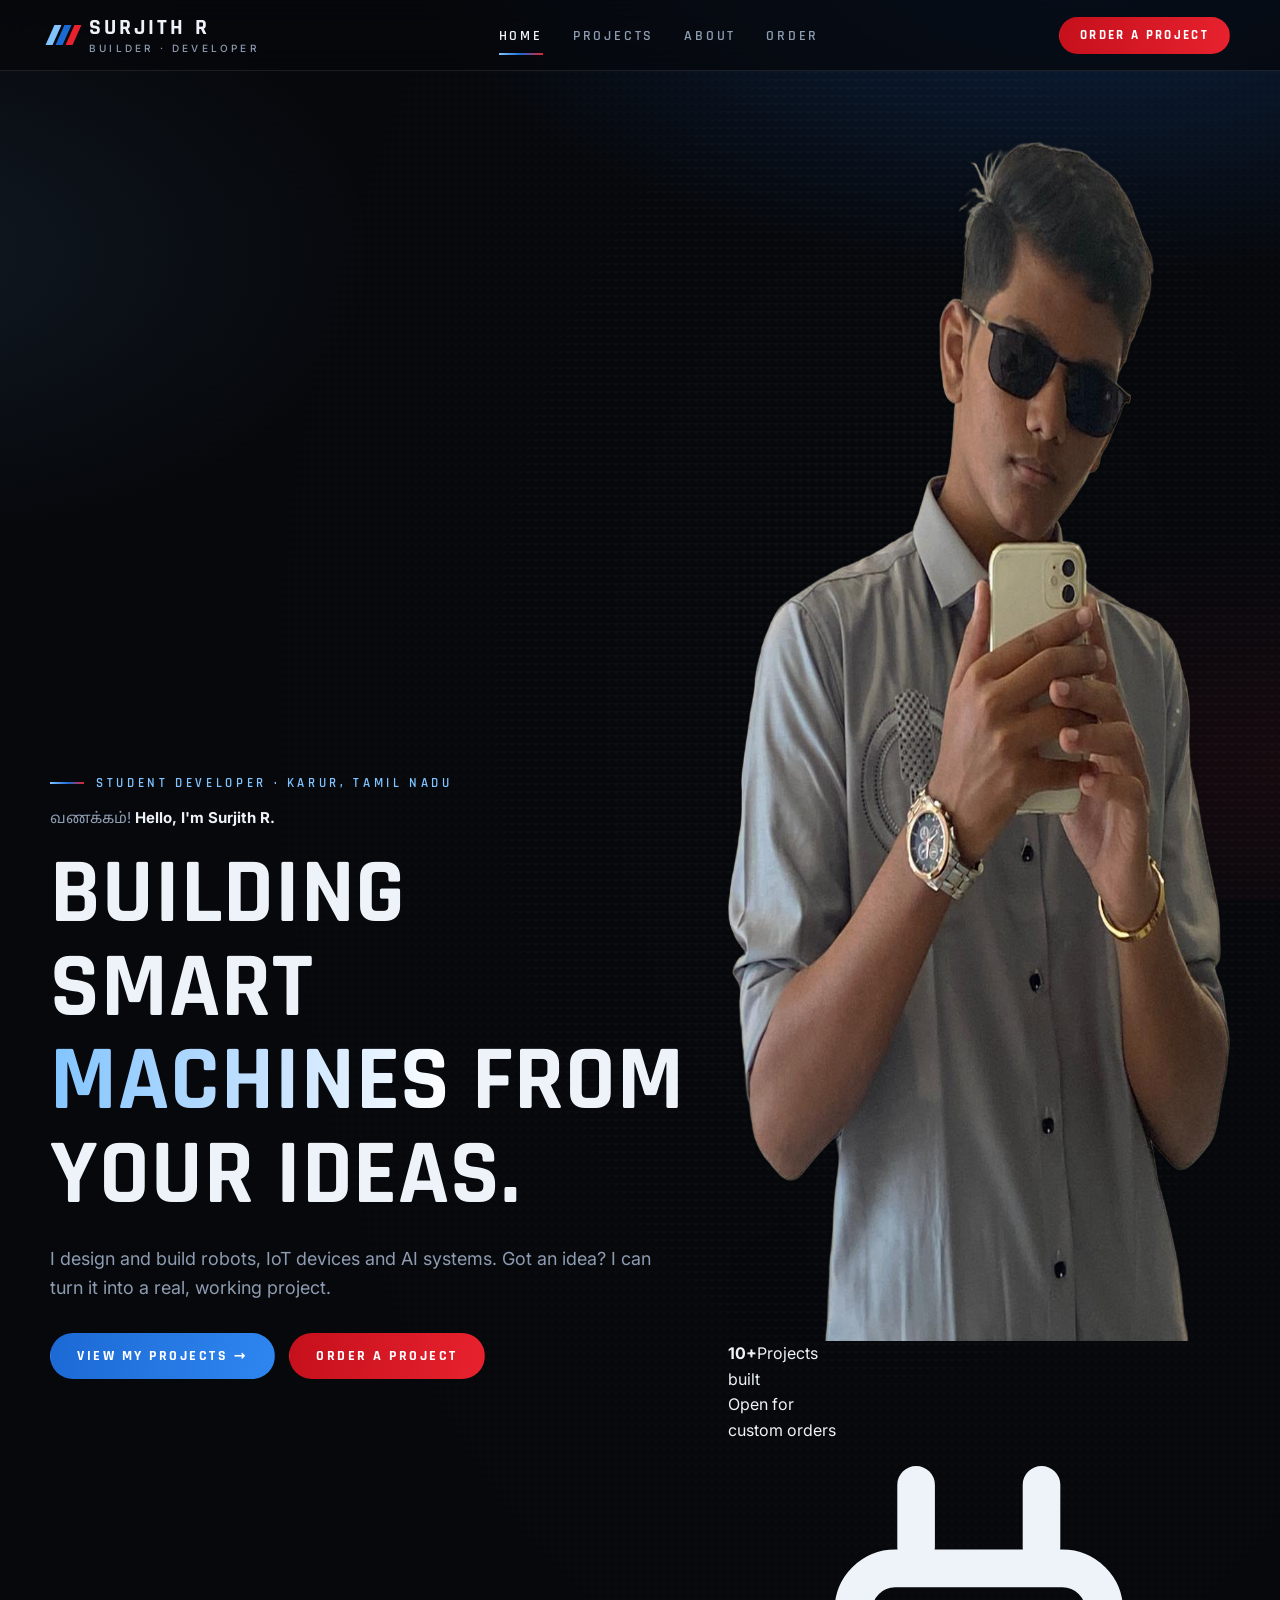
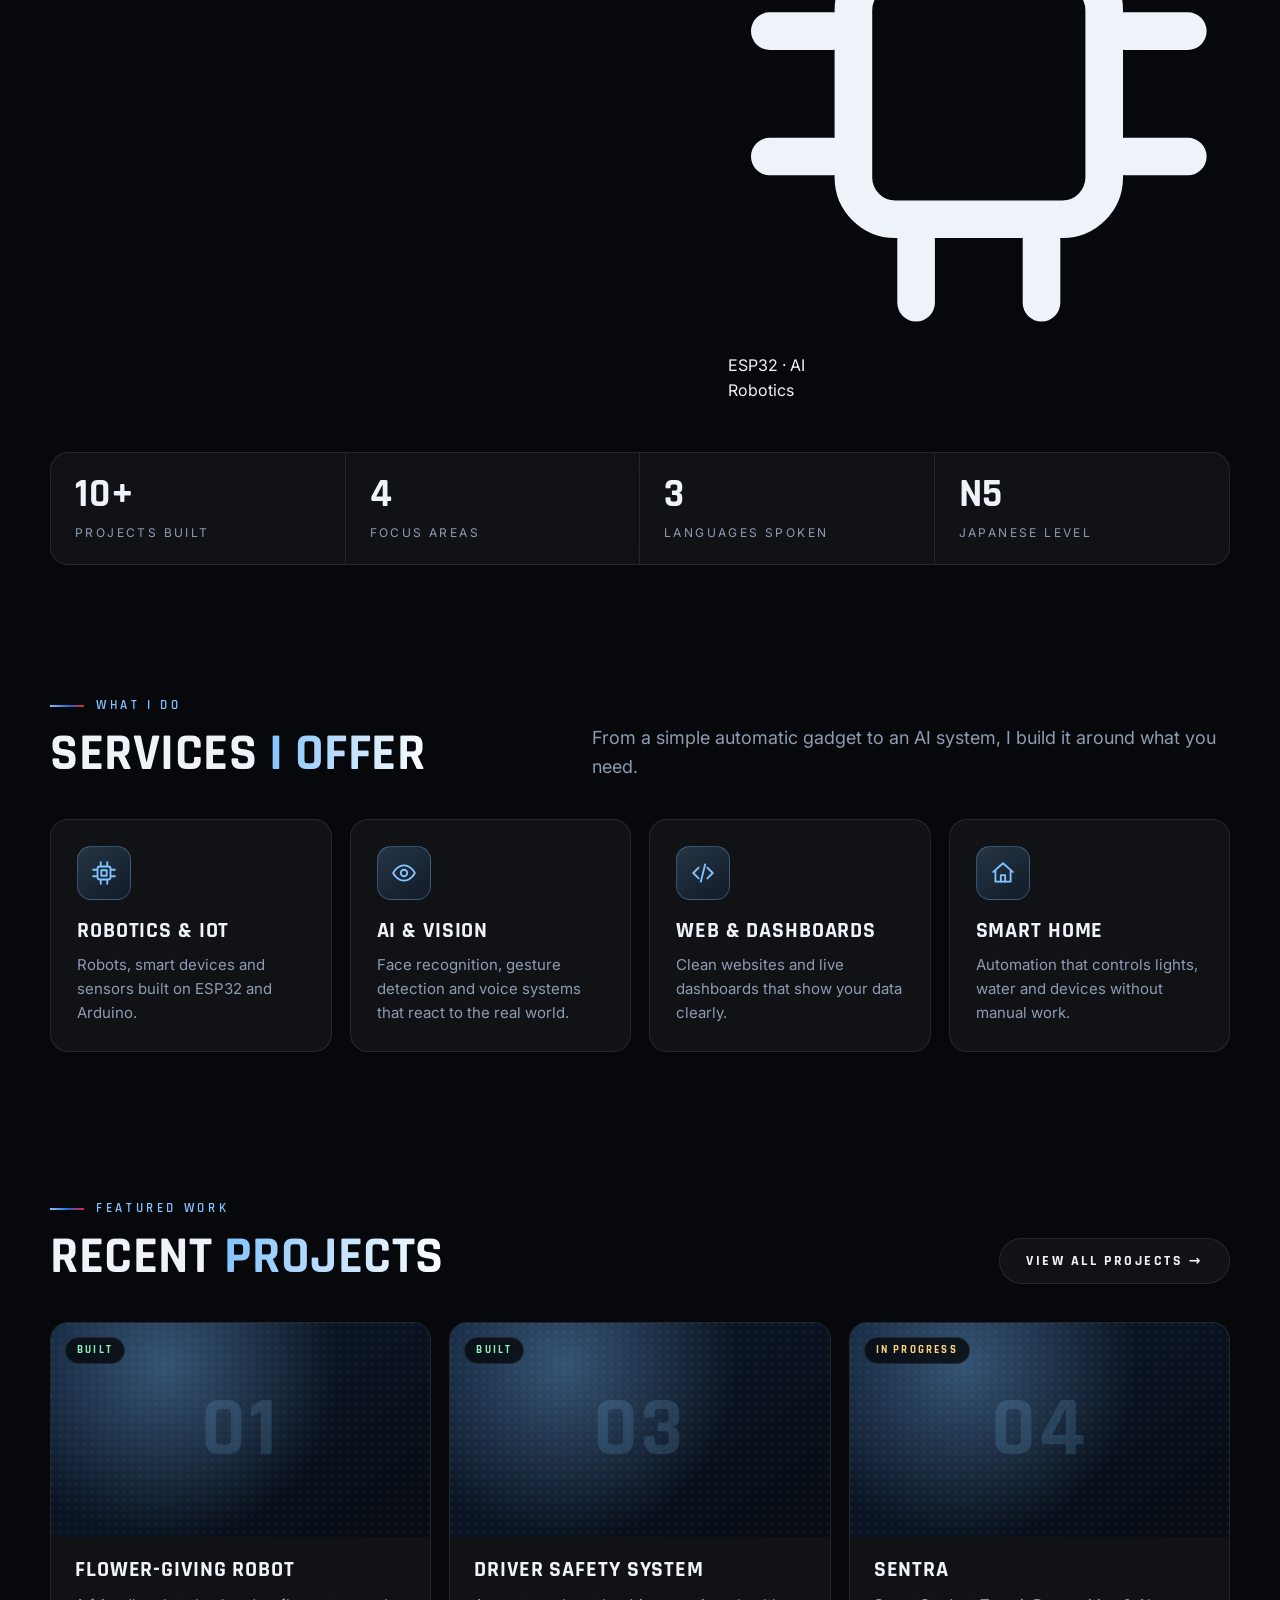
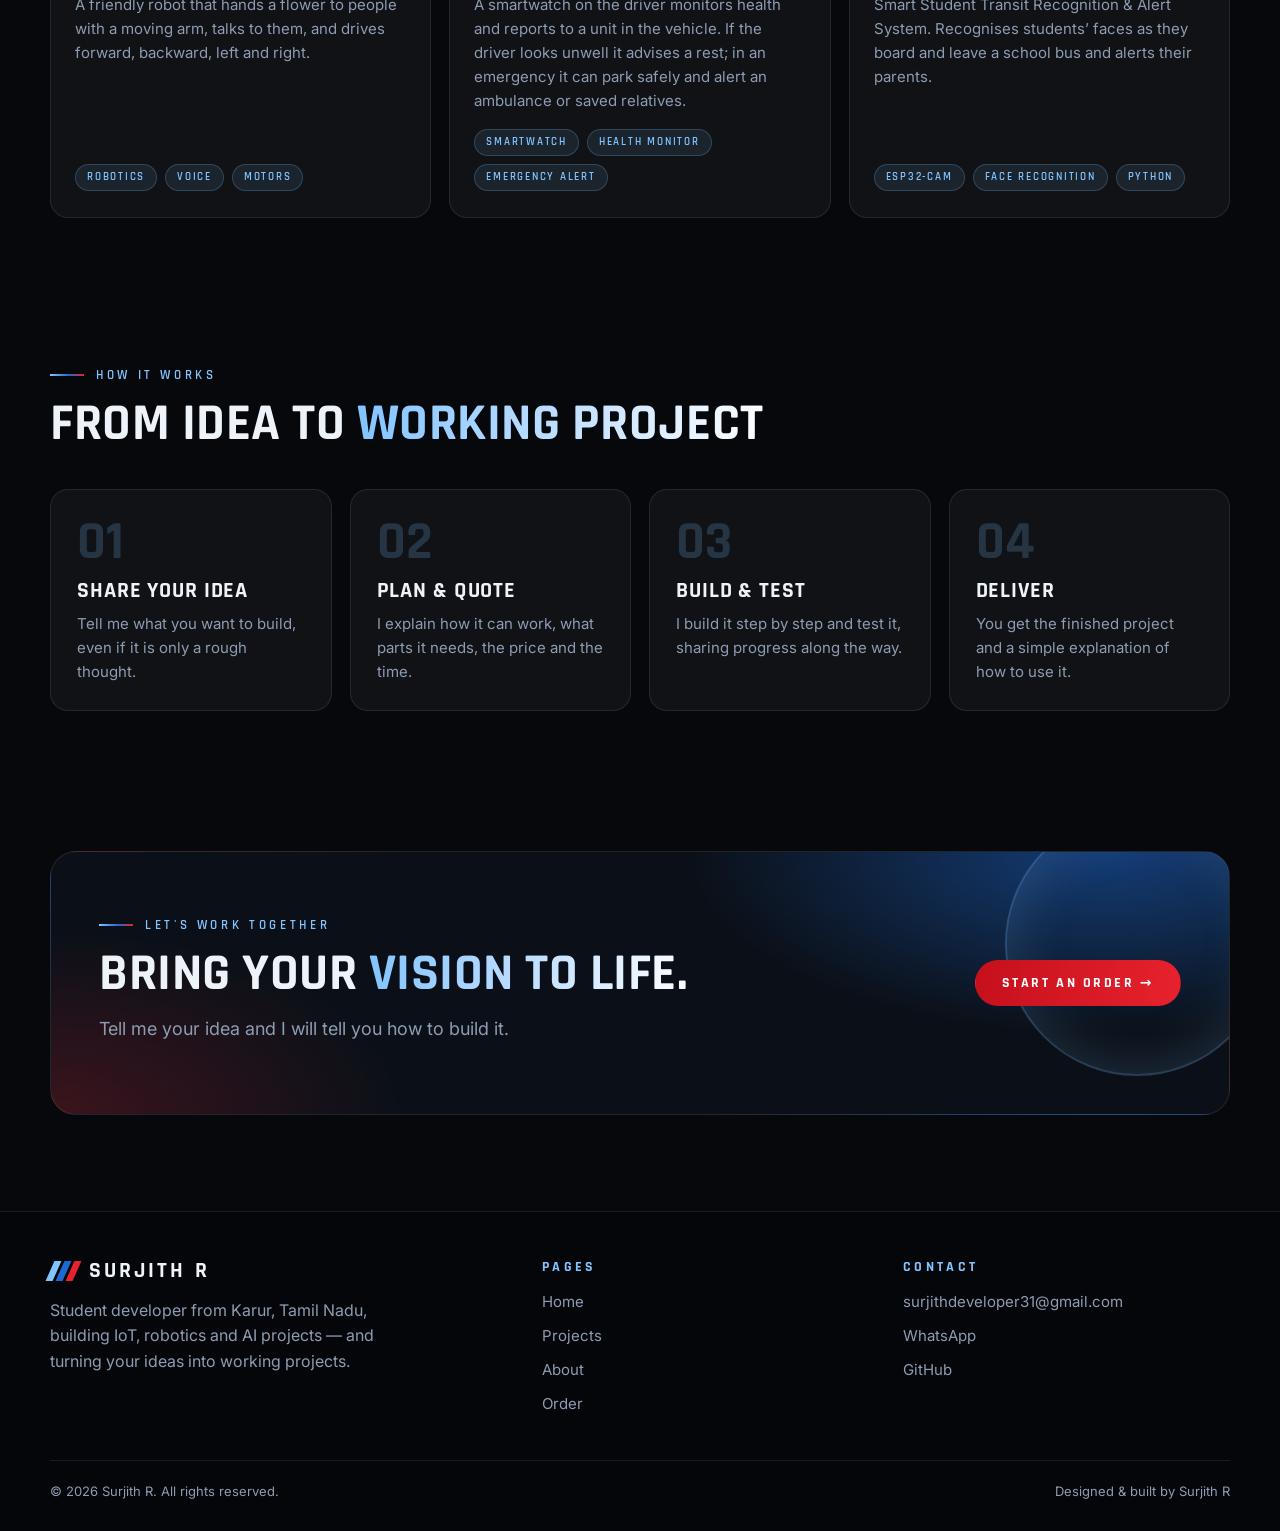
==== index.html @ ed60b07f "Add files via upload" ====
<!doctype html>
<html lang="en">
<head>
<meta charset="utf-8">
<meta name="viewport" content="width=device-width, initial-scale=1">
<title>Surjith R | IoT, Robotics &amp; AI Projects</title>
<meta name="description" content="Surjith R, a student developer from Karur, Tamil Nadu, builds IoT, robotics and AI projects and turns customers' ideas into working projects.">
<meta name="theme-color" content="#06080c">
<link rel="icon" href="data:image/svg+xml,%3Csvg xmlns='http://www.w3.org/2000/svg' viewBox='0 0 32 32'%3E%3Cpath fill='%2381c4ff' d='M6 4h6l-4 24H2z'/%3E%3Cpath fill='%231c69d4' d='M14 4h6l-4 24h-6z'/%3E%3Cpath fill='%23e7222e' d='M22 4h6l-4 24h-6z'/%3E%3C/svg%3E">
<link rel="preconnect" href="https://fonts.googleapis.com">
<link rel="preconnect" href="https://fonts.gstatic.com" crossorigin>
<link href="https://fonts.googleapis.com/css2?family=Inter:wght@400;500;600&family=Noto+Sans+Tamil:wght@400;600&family=Rajdhani:wght@500;600;700&display=swap" rel="stylesheet">
<link rel="stylesheet" href="css/style.css">
</head>
<body data-page="home">
<div id="site-header"></div>

<main>
  <section class="hero">
    <div class="wrap hero-grid">
      <div>
        <div class="eyebrow">Student developer &middot; Karur, Tamil Nadu</div>
        <p class="hello">&#2997;&#2979;&#2965;&#3021;&#2965;&#2990;&#3021;! <b>Hello, I'm Surjith R.</b></p>
        <h1>Building smart <span class="grad">machines</span> from your ideas.</h1>
        <p class="lead">I design and build robots, IoT devices and AI systems. Got an idea? I can turn it into a real, working project.</p>
        <div class="btn-row">
          <a class="btn primary" href="projects.html">View my projects &rarr;</a>
          <a class="btn red" href="order.html">Order a project</a>
        </div>
      </div>
      <div class="stage" id="stage">
        <div class="disc"></div>
        <div class="ring"></div>
        <div class="ring r2"></div>
        <span class="shape s1"></span><span class="shape s2"></span><span class="shape s3"></span><span class="shape s4"></span>
        <img class="person px" data-depth="8" src="surjith-cutout.png" alt="Surjith R" width="721" height="1200">
        <div class="fl a" data-depth="24"><div class="fcard bob1"><b>10+</b><span>Projects<br>built</span></div></div>
        <div class="fl b" data-depth="-20"><div class="fcard bob2"><i class="live"></i><span>Open for<br>custom orders</span></div></div>
        <div class="fl c" data-depth="18"><div class="fcard bob3"><svg class="ic" viewBox="0 0 24 24" fill="none" stroke="currentColor" stroke-width="1.8" stroke-linecap="round" stroke-linejoin="round"><rect x="6" y="6" width="12" height="12" rx="2"/><path d="M9 2v3M15 2v3M9 19v3M15 19v3M2 9h3M2 15h3M19 9h3M19 15h3"/></svg><span>ESP32 &middot; AI<br>Robotics</span></div></div>
      </div>
    </div>
    <div class="wrap">
      <div class="stats reveal">
        <div class="stat"><b>10+</b><span>Projects built</span></div>
        <div class="stat"><b>4</b><span>Focus areas</span></div>
        <div class="stat"><b>3</b><span>Languages spoken</span></div>
        <div class="stat"><b>N5</b><span>Japanese level</span></div>
      </div>
    </div>
  </section>

  <div class="marquee" aria-label="Technologies I work with"><div class="track" id="skillTrack"></div></div>

  <section class="section">
    <div class="wrap">
      <div class="head-row reveal">
        <div><div class="eyebrow">What I do</div><h2>Services <span class="grad">I offer</span></h2></div>
        <p class="lead" style="margin:0">From a simple automatic gadget to an AI system, I build it around what you need.</p>
      </div>
      <div class="grid g4">
        <div class="card reveal"><div class="ico" data-icon="chip"></div><h3>Robotics &amp; IoT</h3><p>Robots, smart devices and sensors built on ESP32 and Arduino.</p></div>
        <div class="card reveal d1"><div class="ico" data-icon="eye"></div><h3>AI &amp; Vision</h3><p>Face recognition, gesture detection and voice systems that react to the real world.</p></div>
        <div class="card reveal d2"><div class="ico" data-icon="code"></div><h3>Web &amp; Dashboards</h3><p>Clean websites and live dashboards that show your data clearly.</p></div>
        <div class="card reveal d3"><div class="ico" data-icon="home"></div><h3>Smart Home</h3><p>Automation that controls lights, water and devices without manual work.</p></div>
      </div>
    </div>
  </section>

  <section class="section tight">
    <div class="wrap">
      <div class="head-row reveal">
        <div><div class="eyebrow">Featured work</div><h2>Recent <span class="grad">projects</span></h2></div>
        <a class="btn" href="projects.html">View all projects &rarr;</a>
      </div>
      <div class="grid g3" id="featured"></div>
    </div>
  </section>

  <section class="section">
    <div class="wrap">
      <div class="head-row reveal"><div><div class="eyebrow">How it works</div><h2>From idea to <span class="grad">working project</span></h2></div></div>
      <div class="grid g4 steps">
        <div class="card step reveal"><h3>Share your idea</h3><p>Tell me what you want to build, even if it is only a rough thought.</p></div>
        <div class="card step reveal d1"><h3>Plan &amp; quote</h3><p>I explain how it can work, what parts it needs, the price and the time.</p></div>
        <div class="card step reveal d2"><h3>Build &amp; test</h3><p>I build it step by step and test it, sharing progress along the way.</p></div>
        <div class="card step reveal d3"><h3>Deliver</h3><p>You get the finished project and a simple explanation of how to use it.</p></div>
      </div>
    </div>
  </section>

  <section class="section tight">
    <div class="wrap">
      <div class="cta reveal">
        <div style="position:relative;z-index:1">
          <div class="eyebrow">Let's work together</div>
          <h2>Bring your <span class="grad">vision to life.</span></h2>
          <p class="lead" style="margin-top:14px">Tell me your idea and I will tell you how to build it.</p>
        </div>
        <a class="btn red" style="position:relative;z-index:1" href="order.html">Start an order &rarr;</a>
      </div>
    </div>
  </section>
</main>

<div id="site-footer"></div>
<script src="js/main.js"></script>
</body>
</html>
---- css/style.css ----
/* ===== Surjith R — Portfolio ===== */
:root{
  --bg:#06080c; --bg2:#0b1018; --ink:#eef3f9; --muted:#8e9cb1; --line:rgba(255,255,255,.09);
  --glass:rgba(255,255,255,.045); --glass2:rgba(255,255,255,.08);
  --m1:#81c4ff; --m2:#1c69d4; --m3:#e7222e;
  --glow:rgba(129,196,255,.38);
  --head:'Rajdhani','Segoe UI',system-ui,sans-serif;
  --body:'Inter','Noto Sans Tamil','Segoe UI',system-ui,sans-serif;
  --r:18px;
}
*{box-sizing:border-box;-webkit-tap-highlight-color:transparent}
html{scroll-behavior:smooth;color-scheme:dark}
body{
  margin:0;background:var(--bg);color:var(--ink);font:16px/1.6 var(--body);
  background-image:
    radial-gradient(1100px 560px at 85% -8%, rgba(28,105,212,.28), transparent 62%),
    radial-gradient(800px 480px at -8% 28%, rgba(129,196,255,.09), transparent 60%),
    radial-gradient(700px 420px at 100% 85%, rgba(231,34,46,.07), transparent 60%);
  background-attachment:fixed;
  overflow-x:hidden;
}
img{max-width:100%;display:block}
a{color:inherit;text-decoration:none}
.wrap{width:min(1180px,100% - 40px);margin-inline:auto}
.section{padding:84px 0}
.section.tight{padding:56px 0}
.eyebrow{
  font:600 13px/1 var(--head);letter-spacing:.28em;text-transform:uppercase;color:var(--m1);
  display:inline-flex;align-items:center;gap:12px;margin-bottom:16px;
}
.eyebrow::before{content:"";width:34px;height:2px;background:linear-gradient(90deg,var(--m1),var(--m2) 55%,var(--m3))}
h1,h2,h3{font-family:var(--head);margin:0;line-height:1.02;letter-spacing:.01em;text-transform:uppercase}
h1{font-size:clamp(42px,7.4vw,92px);font-weight:700}
h2{font-size:clamp(30px,4.4vw,52px);font-weight:700}
h3{font-size:22px;font-weight:700;letter-spacing:.04em}
.grad{background:linear-gradient(95deg,var(--m1),#b9dcff 45%,#fff);-webkit-background-clip:text;background-clip:text;color:transparent}
.lead{color:var(--muted);font-size:18px;max-width:58ch}
p{margin:0 0 14px}

/* M-stripe mark */
.mstripe{display:inline-flex;gap:3px;transform:skewX(-24deg)}
.mstripe i{display:block;width:7px;height:20px}
.mstripe i:nth-child(1){background:var(--m1)}
.mstripe i:nth-child(2){background:var(--m2)}
.mstripe i:nth-child(3){background:var(--m3)}

/* Header */
.site-header{position:sticky;top:0;z-index:50;background:rgba(6,8,12,.72);backdrop-filter:blur(14px);-webkit-backdrop-filter:blur(14px);border-bottom:1px solid var(--line)}
.nav{display:flex;align-items:center;justify-content:space-between;height:70px;gap:16px}
.brand{display:flex;align-items:center;gap:12px;font:700 22px/1 var(--head);letter-spacing:.14em;text-transform:uppercase}
.brand small{display:block;font:500 10px/1 var(--body);letter-spacing:.32em;color:var(--muted);margin-top:4px}
.nav ul{display:flex;gap:30px;list-style:none;margin:0;padding:0}
.nav ul a{font:600 14px/1 var(--head);letter-spacing:.2em;text-transform:uppercase;color:var(--muted);padding:8px 0;position:relative;transition:color .2s}
.nav ul a:hover,.nav ul a.on{color:var(--ink)}
.nav ul a.on::after{content:"";position:absolute;left:0;right:0;bottom:-2px;height:2px;background:linear-gradient(90deg,var(--m1),var(--m2),var(--m3))}
.menu-btn{display:none;background:none;border:1px solid var(--line);color:var(--ink);width:44px;height:44px;border-radius:12px;font-size:20px;cursor:pointer}

/* Buttons */
.btn{
  display:inline-flex;align-items:center;gap:10px;font:700 14px/1 var(--head);letter-spacing:.18em;text-transform:uppercase;
  padding:15px 26px;border-radius:999px;border:1px solid var(--line);background:var(--glass);color:var(--ink);cursor:pointer;
  transition:transform .2s,box-shadow .2s,background .2s,border-color .2s;
}
.btn:hover{transform:translateY(-2px);border-color:rgba(129,196,255,.5);box-shadow:0 10px 30px -10px var(--glow)}
.btn.primary{background:linear-gradient(100deg,var(--m2),#2f86f0);border-color:transparent;color:#fff}
.btn.primary:hover{box-shadow:0 12px 34px -8px rgba(28,105,212,.8)}
.btn.red{background:linear-gradient(100deg,#c5101c,var(--m3));border-color:transparent;color:#fff}
.btn.red:hover{box-shadow:0 12px 34px -8px rgba(231,34,46,.7)}
.btn.sm{padding:11px 20px;font-size:13px}
.btn-row{display:flex;flex-wrap:wrap;gap:14px;margin-top:30px}

/* Hero */
.hero{position:relative;padding:70px 0 40px;overflow:hidden}
.hero::before{
  content:"";position:absolute;inset:0;pointer-events:none;
  background-image:linear-gradient(135deg,rgba(255,255,255,.028) 25%,transparent 25%),linear-gradient(225deg,rgba(255,255,255,.028) 25%,transparent 25%);
  background-size:8px 8px;
  -webkit-mask-image:radial-gradient(ellipse at 70% 30%,#000 10%,transparent 70%);mask-image:radial-gradient(ellipse at 70% 30%,#000 10%,transparent 70%);
}
.hero-grid{position:relative;display:grid;grid-template-columns:1.12fr .88fr;gap:40px;align-items:center}
.hello{font-size:15px;color:var(--muted);margin-bottom:18px}
.hello b{color:var(--ink)}
.hero h1 .line2{display:block}
.hero .lead{margin-top:22px}

.orbit{position:relative;width:min(420px,100%);aspect-ratio:1;margin-inline:auto}
.orbit::before{
  content:"";position:absolute;inset:-6%;border-radius:50%;
  background:conic-gradient(from 0deg,var(--m1),var(--m2),var(--m3),var(--m2),var(--m1));
  -webkit-mask:radial-gradient(farthest-side,transparent calc(100% - 5px),#000 calc(100% - 4px));
  mask:radial-gradient(farthest-side,transparent calc(100% - 5px),#000 calc(100% - 4px));
  filter:drop-shadow(0 0 18px var(--glow));animation:spin 14s linear infinite;
}
.orbit::after{content:"";position:absolute;inset:-18%;border-radius:50%;background:radial-gradient(circle,rgba(28,105,212,.35),transparent 62%);z-index:-1;filter:blur(20px)}
.orbit-photo{position:absolute;inset:4%;border-radius:50%;overflow:hidden;background:#0d141f;border:1px solid var(--line)}
.orbit-photo img{width:100%;height:100%;object-fit:cover;object-position:50% 22%}
.chip-float{
  position:absolute;font:600 12px/1 var(--head);letter-spacing:.2em;text-transform:uppercase;padding:10px 14px;border-radius:999px;
  background:rgba(10,14,22,.82);border:1px solid rgba(129,196,255,.35);color:var(--m1);backdrop-filter:blur(8px);
  animation:bob 5s ease-in-out infinite;
}
.chip-float:nth-of-type(1){top:6%;left:-4%}
.chip-float:nth-of-type(2){top:46%;right:-8%;animation-delay:-1.6s}
.chip-float:nth-of-type(3){bottom:6%;left:2%;animation-delay:-3s}
@keyframes spin{to{transform:rotate(360deg)}}
@keyframes bob{0%,100%{transform:translateY(0)}50%{transform:translateY(-9px)}}

/* Stats strip */
.stats{
  display:grid;grid-template-columns:repeat(4,1fr);margin-top:48px;border:1px solid var(--line);border-radius:var(--r);
  background:var(--glass);backdrop-filter:blur(10px);overflow:hidden;
}
.stat{padding:22px 24px;border-right:1px solid var(--line)}
.stat:last-child{border-right:0}
.stat b{display:block;font:700 40px/1 var(--head);letter-spacing:.02em}
.stat span{display:block;margin-top:8px;font-size:12px;letter-spacing:.2em;text-transform:uppercase;color:var(--muted)}

/* Cards */
.head-row{display:flex;justify-content:space-between;align-items:flex-end;gap:24px;flex-wrap:wrap;margin-bottom:38px}
.grid{display:grid;gap:18px}
.g4{grid-template-columns:repeat(4,1fr)}
.g3{grid-template-columns:repeat(3,1fr)}
.g2{grid-template-columns:repeat(2,1fr)}
.card{
  position:relative;background:var(--glass);border:1px solid var(--line);border-radius:var(--r);padding:26px;
  transition:transform .25s,border-color .25s,box-shadow .25s,background .25s;
}
.card:hover{transform:translateY(-5px);border-color:rgba(129,196,255,.45);box-shadow:0 18px 40px -20px var(--glow);background:var(--glass2)}
.card .ico{
  width:54px;height:54px;border-radius:14px;display:grid;place-items:center;margin-bottom:20px;
  background:linear-gradient(145deg,rgba(129,196,255,.2),rgba(28,105,212,.1));border:1px solid rgba(129,196,255,.3);color:var(--m1)
}
.card .ico svg{width:26px;height:26px}
.card p{color:var(--muted);font-size:15px;margin:10px 0 0}
.num{font:700 15px/1 var(--head);letter-spacing:.2em;color:var(--m3);margin-bottom:14px;display:block}

/* Project cards */
.p-card{padding:0;overflow:hidden;display:flex;flex-direction:column}
.p-media{
  position:relative;aspect-ratio:16/9;display:grid;place-items:center;overflow:hidden;
  background:
    linear-gradient(135deg,rgba(255,255,255,.03) 25%,transparent 25%) 0 0/8px 8px,
    radial-gradient(circle at 30% 20%,rgba(129,196,255,.35),transparent 55%),
    linear-gradient(145deg,#0d1b30,#070b12);
}
.p-media .big{font:700 84px/1 var(--head);color:rgba(129,196,255,.16);letter-spacing:.04em}
.p-media img{position:absolute;inset:0;width:100%;height:100%;object-fit:cover}
.p-media .status{
  position:absolute;top:14px;left:14px;font:700 11px/1 var(--head);letter-spacing:.2em;text-transform:uppercase;
  padding:7px 11px;border-radius:999px;background:rgba(6,8,12,.8);border:1px solid var(--line);color:var(--ink)
}
.status.build{color:#ffd27a!important}
.status.done{color:#8df0b6!important}
.p-body{padding:22px 24px 26px;display:flex;flex-direction:column;gap:6px;flex:1}
.p-body p{color:var(--muted);font-size:15px;margin:6px 0 10px}
.tags{display:flex;flex-wrap:wrap;gap:8px;margin-top:auto}
.tag{font:600 11px/1 var(--head);letter-spacing:.16em;text-transform:uppercase;padding:7px 11px;border-radius:999px;background:rgba(129,196,255,.1);color:var(--m1);border:1px solid rgba(129,196,255,.22)}

.filters{display:flex;flex-wrap:wrap;gap:10px;margin-bottom:30px}
.fchip{font:700 13px/1 var(--head);letter-spacing:.18em;text-transform:uppercase;padding:12px 20px;border-radius:999px;border:1px solid var(--line);background:var(--glass);color:var(--muted);cursor:pointer;transition:.2s}
.fchip:hover{color:var(--ink)}
.fchip.on{background:linear-gradient(100deg,var(--m2),#2f86f0);color:#fff;border-color:transparent}

/* Steps */
.steps{counter-reset:s}
.step{position:relative}
.step::before{counter-increment:s;content:"0" counter(s);font:700 54px/1 var(--head);color:rgba(129,196,255,.2);display:block;margin-bottom:10px}

/* CTA banner */
.cta{
  position:relative;overflow:hidden;border-radius:26px;border:1px solid var(--line);padding:56px 48px;
  background:
    radial-gradient(600px 260px at 90% 0%,rgba(28,105,212,.5),transparent 70%),
    radial-gradient(500px 260px at 0% 100%,rgba(231,34,46,.22),transparent 70%),
    var(--bg2);
  display:flex;align-items:center;justify-content:space-between;gap:30px;flex-wrap:wrap;
}
.cta::after{content:"";position:absolute;right:-40px;top:-40px;width:260px;height:260px;border-radius:50%;border:2px solid rgba(129,196,255,.25);box-shadow:0 0 60px rgba(129,196,255,.2) inset}

/* Page hero */
.page-hero{padding:70px 0 20px}
.page-hero h1{font-size:clamp(40px,6vw,72px)}
.page-hero .lead{margin-top:18px}

/* About */
.about-grid{display:grid;grid-template-columns:.8fr 1.2fr;gap:48px;align-items:start}
.portrait{position:relative;border-radius:24px;overflow:hidden;border:1px solid var(--line);aspect-ratio:3/4}
.portrait img{width:100%;height:100%;object-fit:cover;object-position:50% 25%}
.portrait::after{content:"";position:absolute;inset:0;background:linear-gradient(180deg,transparent 55%,rgba(6,8,12,.85));pointer-events:none}
.portrait .mstripe{position:absolute;left:22px;bottom:22px;z-index:2}
.bar-row{margin:18px 0}
.bar-row .top{display:flex;justify-content:space-between;font:600 14px/1 var(--head);letter-spacing:.16em;text-transform:uppercase;margin-bottom:9px}
.bar-row .top span:last-child{color:var(--muted)}
.bar{height:8px;border-radius:99px;background:var(--glass2);overflow:hidden}
.bar i{display:block;height:100%;width:0;border-radius:99px;background:linear-gradient(90deg,var(--m1),var(--m2));transition:width 1.2s cubic-bezier(.2,.7,.2,1)}
.timeline{border-left:2px solid var(--line);padding-left:26px;margin-top:10px}
.tl{position:relative;margin-bottom:24px}
.tl::before{content:"";position:absolute;left:-33px;top:6px;width:12px;height:12px;border-radius:50%;background:var(--m1);box-shadow:0 0 14px var(--glow)}
.tl b{font:700 18px/1.2 var(--head);letter-spacing:.06em;text-transform:uppercase}
.tl p{color:var(--muted);margin:4px 0 0;font-size:15px}
.skills{display:flex;flex-wrap:wrap;gap:10px;margin-top:14px}

/* Order form */
.order-grid{display:grid;grid-template-columns:1.15fr .85fr;gap:28px;align-items:start}
form.panel,.panel{background:var(--glass);border:1px solid var(--line);border-radius:22px;padding:32px;backdrop-filter:blur(10px)}
.field{margin-bottom:18px}
label{display:block;font:600 13px/1 var(--head);letter-spacing:.2em;text-transform:uppercase;color:var(--muted);margin-bottom:9px}
input,select,textarea{
  width:100%;font:inherit;color:var(--ink);background:rgba(0,0,0,.35);border:1px solid var(--line);border-radius:12px;padding:14px 16px;transition:border-color .2s,box-shadow .2s
}
textarea{min-height:140px;resize:vertical}
select option{background:#0b1018}
input:focus,select:focus,textarea:focus{outline:none;border-color:var(--m1);box-shadow:0 0 0 3px rgba(129,196,255,.18)}
.two{display:grid;grid-template-columns:1fr 1fr;gap:16px}
.note{font-size:13px;color:var(--muted);margin-top:14px}
.err{color:#ff8a92;font-size:14px;margin-top:10px;min-height:20px}
.faq details{border-bottom:1px solid var(--line);padding:14px 0}
.faq summary{cursor:pointer;font:700 16px/1.3 var(--head);letter-spacing:.08em;text-transform:uppercase;list-style:none}
.faq summary::-webkit-details-marker{display:none}
.faq summary::after{content:"+";float:right;color:var(--m1)}
.faq details[open] summary::after{content:"–"}
.faq p{color:var(--muted);margin:10px 0 0;font-size:15px}

/* Footer */
.site-footer{border-top:1px solid var(--line);margin-top:40px;padding:48px 0 30px;background:rgba(0,0,0,.25)}
.foot-grid{display:grid;grid-template-columns:1.4fr 1fr 1fr;gap:34px}
.site-footer h4{font:700 14px/1 var(--head);letter-spacing:.24em;text-transform:uppercase;margin:0 0 16px;color:var(--m1)}
.site-footer ul{list-style:none;margin:0;padding:0}
.site-footer li{margin-bottom:10px;color:var(--muted);font-size:15px}
.site-footer li a:hover{color:var(--ink)}
.copy{margin-top:34px;padding-top:20px;border-top:1px solid var(--line);color:var(--muted);font-size:13px;display:flex;justify-content:space-between;gap:12px;flex-wrap:wrap}

/* Reveal */
.reveal{opacity:0;transform:translateY(26px);transition:opacity .7s ease,transform .7s ease}
.reveal.in{opacity:1;transform:none}
.reveal.d1{transition-delay:.08s}.reveal.d2{transition-delay:.16s}.reveal.d3{transition-delay:.24s}

@media (max-width:980px){
  .g4{grid-template-columns:repeat(2,1fr)}
  .g3{grid-template-columns:repeat(2,1fr)}
  .hero-grid,.about-grid,.order-grid{grid-template-columns:1fr}
  .orbit{width:min(340px,86%);order:-1}
  .stats{grid-template-columns:repeat(2,1fr)}
  .stat:nth-child(2){border-right:0}
  .stat:nth-child(-n+2){border-bottom:1px solid var(--line)}
  .foot-grid{grid-template-columns:1fr 1fr}
}
@media (max-width:720px){
  .section{padding:60px 0}
  .menu-btn{display:block}
  .nav ul{
    position:absolute;left:0;right:0;top:70px;flex-direction:column;gap:0;background:rgba(6,8,12,.97);border-bottom:1px solid var(--line);
    max-height:0;overflow:hidden;transition:max-height .3s ease
  }
  .nav ul.open{max-height:360px}
  .nav ul li a{display:block;padding:18px 24px;border-top:1px solid var(--line)}
  .nav .btn.sm{display:none}
  .g4,.g3,.g2,.two,.foot-grid{grid-template-columns:1fr}
  .cta{padding:38px 26px}
  .panel,form.panel{padding:22px}
  .chip-float{display:none}
}
@media (prefers-reduced-motion:reduce){
  html{scroll-behavior:auto}
  .orbit::before,.chip-float{animation:none}
  .reveal{opacity:1;transform:none;transition:none}
}
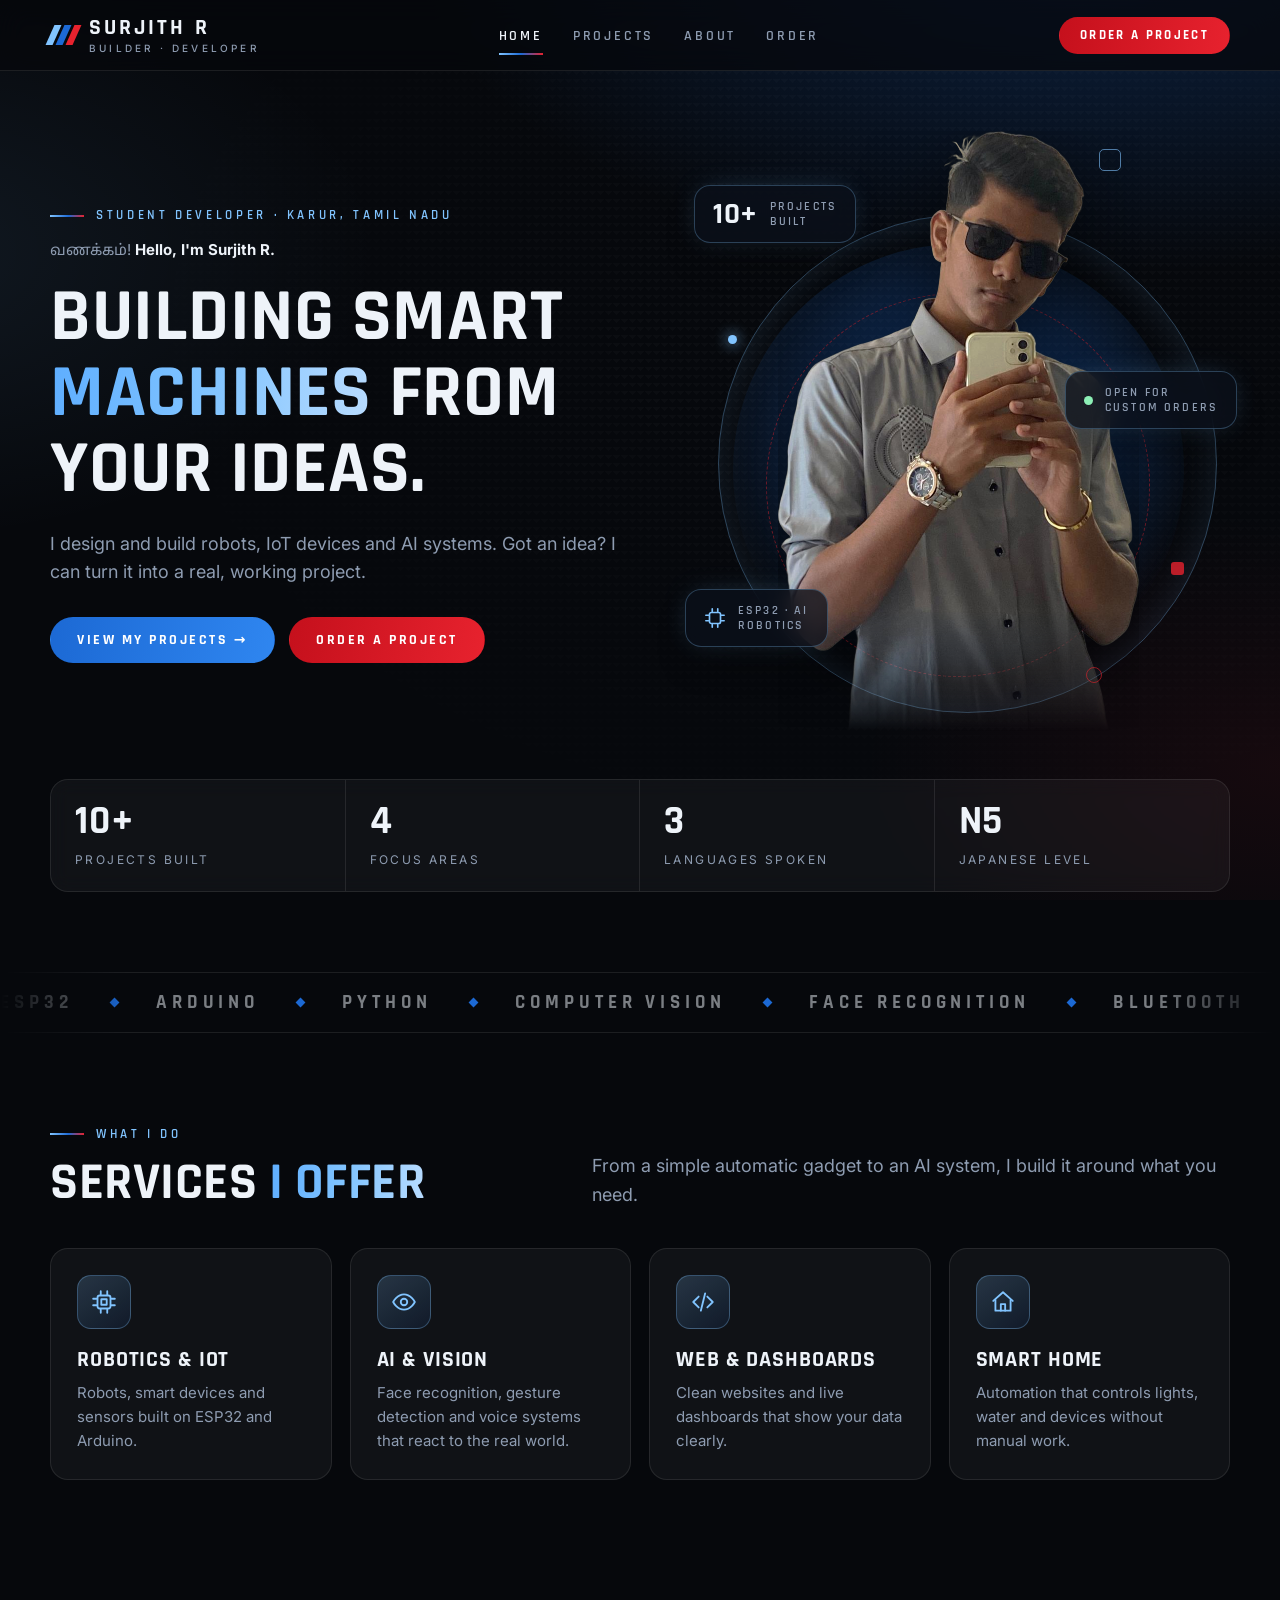
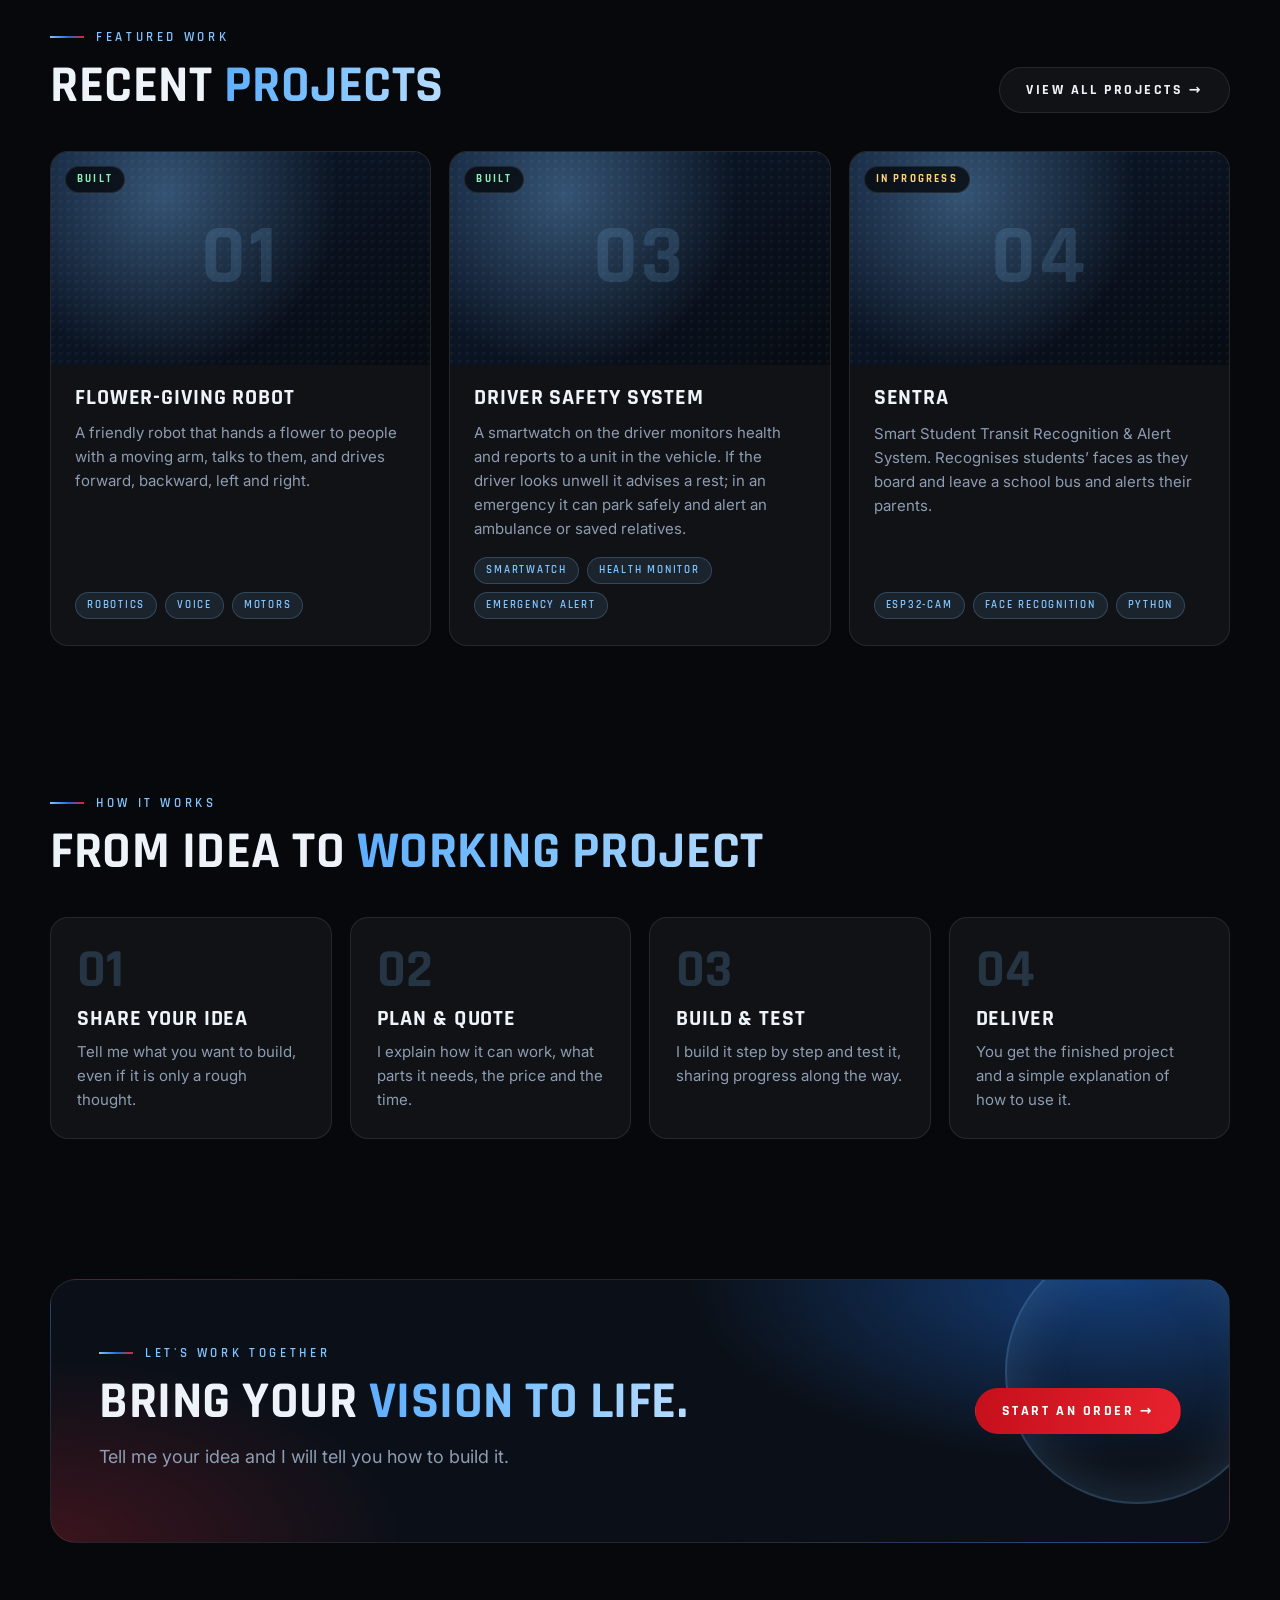
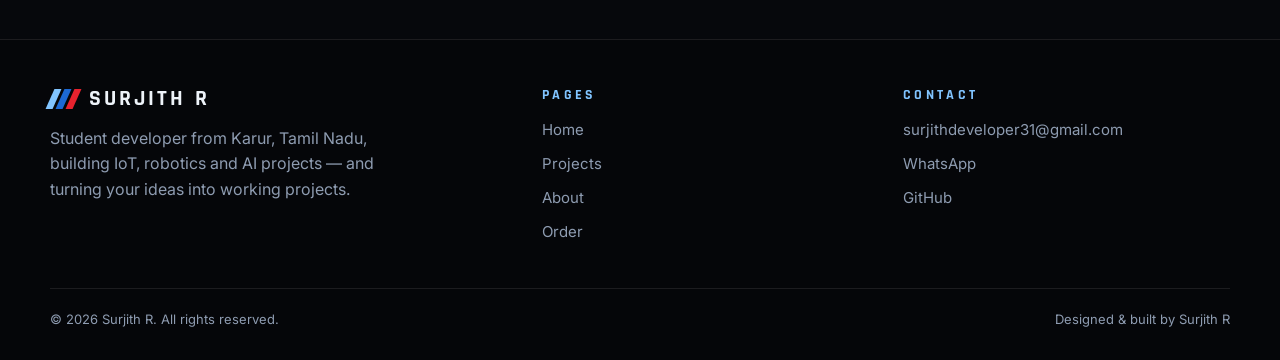
==== commit 78040976: "Add files via upload" ====
--- a/index.html
+++ b/index.html
@@ -10,7 +10,7 @@
 <link rel="preconnect" href="https://fonts.googleapis.com">
 <link rel="preconnect" href="https://fonts.gstatic.com" crossorigin>
 <link href="https://fonts.googleapis.com/css2?family=Inter:wght@400;500;600&family=Noto+Sans+Tamil:wght@400;600&family=Rajdhani:wght@500;600;700&display=swap" rel="stylesheet">
-<link rel="stylesheet" href="css/style.css">
+<link rel="stylesheet" href="style.css">
 </head>
 <body data-page="home">
 <div id="site-header"></div>
@@ -103,6 +103,6 @@
 </main>
 
 <div id="site-footer"></div>
-<script src="js/main.js"></script>
+<script src="main.js"></script>
 </body>
 </html>
--- a/style.css
+++ b/style.css
@@ -0,0 +1,303 @@
+/* ===== Surjith R — Portfolio ===== */
+:root{
+  --bg:#06080c; --bg2:#0b1018; --ink:#eef3f9; --muted:#8e9cb1; --line:rgba(255,255,255,.09);
+  --glass:rgba(255,255,255,.045); --glass2:rgba(255,255,255,.08);
+  --m1:#81c4ff; --m2:#1c69d4; --m3:#e7222e;
+  --glow:rgba(129,196,255,.38);
+  --head:'Rajdhani','Segoe UI',system-ui,sans-serif;
+  --body:'Inter','Noto Sans Tamil','Segoe UI',system-ui,sans-serif;
+  --r:18px;
+}
+*{box-sizing:border-box;-webkit-tap-highlight-color:transparent}
+html{scroll-behavior:smooth;color-scheme:dark}
+body{
+  margin:0;background:var(--bg);color:var(--ink);font:16px/1.6 var(--body);
+  background-image:
+    radial-gradient(1100px 560px at 85% -8%, rgba(28,105,212,.28), transparent 62%),
+    radial-gradient(800px 480px at -8% 28%, rgba(129,196,255,.09), transparent 60%),
+    radial-gradient(700px 420px at 100% 85%, rgba(231,34,46,.07), transparent 60%);
+  background-attachment:fixed;
+  overflow-x:hidden;
+}
+img{max-width:100%;display:block}
+a{color:inherit;text-decoration:none}
+.wrap{width:min(1180px,100% - 40px);margin-inline:auto}
+.section{padding:84px 0}
+.section.tight{padding:56px 0}
+.eyebrow{
+  font:600 13px/1 var(--head);letter-spacing:.28em;text-transform:uppercase;color:var(--m1);
+  display:inline-flex;align-items:center;gap:12px;margin-bottom:16px;
+}
+.eyebrow::before{content:"";width:34px;height:2px;background:linear-gradient(90deg,var(--m1),var(--m2) 55%,var(--m3))}
+h1,h2,h3{font-family:var(--head);margin:0;line-height:1.02;letter-spacing:.01em;text-transform:uppercase}
+h1{font-size:clamp(42px,7.4vw,92px);font-weight:700}
+h2{font-size:clamp(30px,4.4vw,52px);font-weight:700}
+h3{font-size:22px;font-weight:700;letter-spacing:.04em}
+.grad{background:linear-gradient(95deg,#5eaeff,var(--m1) 50%,#b9dcff);-webkit-background-clip:text;background-clip:text;color:transparent}
+.lead{color:var(--muted);font-size:18px;max-width:58ch}
+p{margin:0 0 14px}
+
+/* M-stripe mark */
+.mstripe{display:inline-flex;gap:3px;transform:skewX(-24deg)}
+.mstripe i{display:block;width:7px;height:20px}
+.mstripe i:nth-child(1){background:var(--m1)}
+.mstripe i:nth-child(2){background:var(--m2)}
+.mstripe i:nth-child(3){background:var(--m3)}
+
+/* Header */
+.site-header{position:sticky;top:0;z-index:50;background:rgba(6,8,12,.72);backdrop-filter:blur(14px);-webkit-backdrop-filter:blur(14px);border-bottom:1px solid var(--line)}
+.nav{display:flex;align-items:center;justify-content:space-between;height:70px;gap:16px}
+.brand{display:flex;align-items:center;gap:12px;font:700 22px/1 var(--head);letter-spacing:.14em;text-transform:uppercase}
+.brand small{display:block;font:500 10px/1 var(--body);letter-spacing:.32em;color:var(--muted);margin-top:4px}
+.nav ul{display:flex;gap:30px;list-style:none;margin:0;padding:0}
+.nav ul a{font:600 14px/1 var(--head);letter-spacing:.2em;text-transform:uppercase;color:var(--muted);padding:8px 0;position:relative;transition:color .2s}
+.nav ul a:hover,.nav ul a.on{color:var(--ink)}
+.nav ul a.on::after{content:"";position:absolute;left:0;right:0;bottom:-2px;height:2px;background:linear-gradient(90deg,var(--m1),var(--m2),var(--m3))}
+.menu-btn{display:none;background:none;border:1px solid var(--line);color:var(--ink);width:44px;height:44px;border-radius:12px;font-size:20px;cursor:pointer}
+
+/* Buttons */
+.btn{
+  display:inline-flex;align-items:center;gap:10px;font:700 14px/1 var(--head);letter-spacing:.18em;text-transform:uppercase;
+  padding:15px 26px;border-radius:999px;border:1px solid var(--line);background:var(--glass);color:var(--ink);cursor:pointer;
+  transition:transform .2s,box-shadow .2s,background .2s,border-color .2s;
+}
+.btn:hover{transform:translateY(-2px);border-color:rgba(129,196,255,.5);box-shadow:0 10px 30px -10px var(--glow)}
+.btn.primary{background:linear-gradient(100deg,var(--m2),#2f86f0);border-color:transparent;color:#fff}
+.btn.primary:hover{box-shadow:0 12px 34px -8px rgba(28,105,212,.8)}
+.btn.red{background:linear-gradient(100deg,#c5101c,var(--m3));border-color:transparent;color:#fff}
+.btn.red:hover{box-shadow:0 12px 34px -8px rgba(231,34,46,.7)}
+.btn.sm{padding:11px 20px;font-size:13px}
+.btn-row{display:flex;flex-wrap:wrap;gap:14px;margin-top:30px}
+
+/* Hero */
+.hero{position:relative;padding:60px 0 36px;overflow:hidden}
+.hero::before{
+  content:"";position:absolute;inset:0;pointer-events:none;
+  background-image:linear-gradient(135deg,rgba(255,255,255,.028) 25%,transparent 25%),linear-gradient(225deg,rgba(255,255,255,.028) 25%,transparent 25%);
+  background-size:8px 8px;
+  -webkit-mask-image:radial-gradient(ellipse at 70% 30%,#000 10%,transparent 70%);mask-image:radial-gradient(ellipse at 70% 30%,#000 10%,transparent 70%);
+}
+.hero-grid{position:relative;display:grid;grid-template-columns:1.05fr .95fr;gap:36px;align-items:center}
+.hello{font-size:15px;color:var(--muted);margin-bottom:18px}
+.hello b{color:var(--ink)}
+.hero h1{font-size:clamp(40px,5.8vw,78px)}
+.hero .lead{margin-top:22px}
+
+/* Floating stage (cut-out photo + floating cards) */
+.stage{position:relative;width:min(480px,100%);aspect-ratio:4/5;margin-inline:auto;isolation:isolate}
+.stage .disc{position:absolute;inset-inline:0;margin-inline:auto;bottom:6%;width:94%;aspect-ratio:1;border-radius:50%;z-index:-2;
+  background:radial-gradient(circle at 50% 42%,rgba(28,105,212,.6),rgba(28,105,212,.14) 55%,transparent 72%)}
+.stage .ring{position:absolute;inset-inline:0;margin-inline:auto;bottom:3%;width:104%;aspect-ratio:1;border-radius:50%;z-index:-1;
+  border:1.5px solid rgba(129,196,255,.32);box-shadow:0 0 40px rgba(129,196,255,.12) inset}
+.stage .ring.r2{width:80%;bottom:9%;border:1.5px dashed rgba(231,34,46,.45);box-shadow:none;animation:spin 46s linear infinite reverse}
+.stage .person{
+  position:absolute;inset-inline:0;margin-inline:auto;bottom:0;height:100%;width:auto;z-index:1;
+  -webkit-mask-image:linear-gradient(#000 80%,transparent 100%);mask-image:linear-gradient(#000 80%,transparent 100%);
+  filter:drop-shadow(0 24px 40px rgba(0,0,0,.55));
+}
+.px{transition:transform .25s ease-out;will-change:transform}
+.fl{position:absolute;z-index:3;transition:transform .25s ease-out;will-change:transform}
+.fl.a{top:9%;left:-5%}
+.fl.b{top:40%;right:-8%}
+.fl.c{bottom:14%;left:-7%}
+.fcard{
+  display:flex;align-items:center;gap:12px;padding:13px 18px;border-radius:16px;
+  background:rgba(11,17,27,.74);backdrop-filter:blur(12px);-webkit-backdrop-filter:blur(12px);
+  border:1px solid rgba(129,196,255,.28);box-shadow:0 20px 44px -20px rgba(0,0,0,.9),0 0 30px -10px rgba(129,196,255,.35);
+}
+.fcard b{font:700 30px/1 var(--head);letter-spacing:.02em}
+.fcard span{font:600 12px/1.25 var(--head);letter-spacing:.18em;text-transform:uppercase;color:var(--muted)}
+.fcard .live{width:9px;height:9px;border-radius:50%;background:#8df0b6;animation:pulse 2s infinite}
+.fcard .ic{width:22px;height:22px;color:var(--m1);flex:none}
+.bob1{animation:bob 6s ease-in-out infinite}
+.bob2{animation:bob 7.5s ease-in-out -2s infinite}
+.bob3{animation:bob 5.5s ease-in-out -3.4s infinite}
+.shape{position:absolute;z-index:2;pointer-events:none}
+.shape.s1{top:3%;right:16%;width:22px;height:22px;border:1.5px solid rgba(129,196,255,.6);border-radius:5px;animation:drift 9s ease-in-out infinite}
+.shape.s2{bottom:26%;right:3%;width:13px;height:13px;background:rgba(231,34,46,.8);border-radius:3px;animation:drift 7s ease-in-out -2s infinite}
+.shape.s3{top:34%;left:2%;width:9px;height:9px;background:var(--m1);border-radius:50%;box-shadow:0 0 14px var(--m1);animation:bob 6s ease-in-out -1s infinite}
+.shape.s4{bottom:8%;right:20%;width:16px;height:16px;border:1.5px solid rgba(231,34,46,.6);border-radius:50%;animation:bob 8s ease-in-out -4s infinite}
+@keyframes spin{to{transform:rotate(360deg)}}
+@keyframes bob{0%,100%{transform:translateY(0)}50%{transform:translateY(-10px)}}
+@keyframes drift{0%,100%{transform:translateY(0) rotate(45deg)}50%{transform:translateY(-14px) rotate(225deg)}}
+@keyframes pulse{0%{box-shadow:0 0 0 0 rgba(141,240,182,.55)}70%{box-shadow:0 0 0 10px rgba(141,240,182,0)}100%{box-shadow:0 0 0 0 rgba(141,240,182,0)}}
+
+/* Skills marquee */
+.marquee{overflow:hidden;border-block:1px solid var(--line);padding:20px 0;margin-top:44px;
+  -webkit-mask-image:linear-gradient(90deg,transparent,#000 10%,#000 90%,transparent);mask-image:linear-gradient(90deg,transparent,#000 10%,#000 90%,transparent)}
+.track{display:flex;width:max-content;animation:scroll 38s linear infinite}
+.track span{display:inline-flex;align-items:center;font:700 19px/1 var(--head);letter-spacing:.26em;text-transform:uppercase;color:rgba(238,243,249,.5);white-space:nowrap}
+.track span::after{content:"";width:7px;height:7px;margin:0 38px;background:var(--m2);transform:rotate(45deg)}
+@keyframes scroll{to{transform:translateX(-50%)}}
+
+/* Scroll progress */
+.progress{position:fixed;top:0;left:0;height:3px;width:0;z-index:100;background:linear-gradient(90deg,var(--m1),var(--m2),var(--m3))}
+
+/* Stats strip */
+.stats{
+  display:grid;grid-template-columns:repeat(4,1fr);margin-top:48px;border:1px solid var(--line);border-radius:var(--r);
+  background:var(--glass);backdrop-filter:blur(10px);overflow:hidden;
+}
+.stat{padding:22px 24px;border-right:1px solid var(--line)}
+.stat:last-child{border-right:0}
+.stat b{display:block;font:700 40px/1 var(--head);letter-spacing:.02em}
+.stat span{display:block;margin-top:8px;font-size:12px;letter-spacing:.2em;text-transform:uppercase;color:var(--muted)}
+
+/* Cards */
+.head-row{display:flex;justify-content:space-between;align-items:flex-end;gap:24px;flex-wrap:wrap;margin-bottom:38px}
+.grid{display:grid;gap:18px}
+.g4{grid-template-columns:repeat(4,1fr)}
+.g3{grid-template-columns:repeat(3,1fr)}
+.g2{grid-template-columns:repeat(2,1fr)}
+.card{
+  position:relative;background:var(--glass);border:1px solid var(--line);border-radius:var(--r);padding:26px;
+  transition:transform .25s,border-color .25s,box-shadow .25s,background .25s;
+}
+.card:hover{transform:translateY(-5px);border-color:rgba(129,196,255,.45);box-shadow:0 18px 40px -20px var(--glow);background:var(--glass2)}
+.card .ico{
+  width:54px;height:54px;border-radius:14px;display:grid;place-items:center;margin-bottom:20px;
+  background:linear-gradient(145deg,rgba(129,196,255,.2),rgba(28,105,212,.1));border:1px solid rgba(129,196,255,.3);color:var(--m1)
+}
+.card .ico svg{width:26px;height:26px}
+.card p{color:var(--muted);font-size:15px;margin:10px 0 0}
+.num{font:700 15px/1 var(--head);letter-spacing:.2em;color:var(--m3);margin-bottom:14px;display:block}
+
+/* Project cards */
+.p-card{padding:0;overflow:hidden;display:flex;flex-direction:column}
+.p-media{
+  position:relative;aspect-ratio:16/9;display:grid;place-items:center;overflow:hidden;
+  background:
+    linear-gradient(135deg,rgba(255,255,255,.03) 25%,transparent 25%) 0 0/8px 8px,
+    radial-gradient(circle at 30% 20%,rgba(129,196,255,.35),transparent 55%),
+    linear-gradient(145deg,#0d1b30,#070b12);
+}
+.p-media .big{font:700 84px/1 var(--head);color:rgba(129,196,255,.16);letter-spacing:.04em}
+.p-media img{position:absolute;inset:0;width:100%;height:100%;object-fit:cover}
+.p-media .status{
+  position:absolute;top:14px;left:14px;font:700 11px/1 var(--head);letter-spacing:.2em;text-transform:uppercase;
+  padding:7px 11px;border-radius:999px;background:rgba(6,8,12,.8);border:1px solid var(--line);color:var(--ink)
+}
+.status.build{color:#ffd27a!important}
+.status.done{color:#8df0b6!important}
+.p-body{padding:22px 24px 26px;display:flex;flex-direction:column;gap:6px;flex:1}
+.p-body p{color:var(--muted);font-size:15px;margin:6px 0 10px}
+.tags{display:flex;flex-wrap:wrap;gap:8px;margin-top:auto}
+.tag{font:600 11px/1 var(--head);letter-spacing:.16em;text-transform:uppercase;padding:7px 11px;border-radius:999px;background:rgba(129,196,255,.1);color:var(--m1);border:1px solid rgba(129,196,255,.22)}
+
+.filters{display:flex;flex-wrap:wrap;gap:10px;margin-bottom:30px}
+.fchip{font:700 13px/1 var(--head);letter-spacing:.18em;text-transform:uppercase;padding:12px 20px;border-radius:999px;border:1px solid var(--line);background:var(--glass);color:var(--muted);cursor:pointer;transition:.2s}
+.fchip:hover{color:var(--ink)}
+.fchip.on{background:linear-gradient(100deg,var(--m2),#2f86f0);color:#fff;border-color:transparent}
+
+/* Steps */
+.steps{counter-reset:s}
+.step{position:relative}
+.step::before{counter-increment:s;content:"0" counter(s);font:700 54px/1 var(--head);color:rgba(129,196,255,.2);display:block;margin-bottom:10px}
+
+/* CTA banner */
+.cta{
+  position:relative;overflow:hidden;border-radius:26px;border:1px solid var(--line);padding:56px 48px;
+  background:
+    radial-gradient(600px 260px at 90% 0%,rgba(28,105,212,.5),transparent 70%),
+    radial-gradient(500px 260px at 0% 100%,rgba(231,34,46,.22),transparent 70%),
+    var(--bg2);
+  display:flex;align-items:center;justify-content:space-between;gap:30px;flex-wrap:wrap;
+}
+.cta::after{content:"";position:absolute;right:-40px;top:-40px;width:260px;height:260px;border-radius:50%;border:2px solid rgba(129,196,255,.25);box-shadow:0 0 60px rgba(129,196,255,.2) inset}
+
+/* Page hero */
+.page-hero{padding:70px 0 20px}
+.page-hero h1{font-size:clamp(40px,6vw,72px)}
+.page-hero .lead{margin-top:18px}
+
+/* About */
+.about-grid{display:grid;grid-template-columns:.8fr 1.2fr;gap:48px;align-items:start}
+.pstage{position:relative;aspect-ratio:3/4;border-radius:24px;border:1px solid var(--line);overflow:hidden;isolation:isolate;
+  background:radial-gradient(circle at 50% 38%,rgba(28,105,212,.5),transparent 64%),linear-gradient(160deg,#0e1827,#070a10)}
+.pstage::before{content:"";position:absolute;inset:0;z-index:-1;background-image:linear-gradient(135deg,rgba(255,255,255,.03) 25%,transparent 25%),linear-gradient(225deg,rgba(255,255,255,.03) 25%,transparent 25%);background-size:8px 8px}
+.pstage .ring{position:absolute;inset-inline:0;margin-inline:auto;bottom:-6%;width:92%;aspect-ratio:1;border-radius:50%;border:1.5px solid rgba(129,196,255,.3)}
+.pstage .person{position:absolute;inset-inline:0;margin-inline:auto;bottom:0;height:94%;width:auto;filter:drop-shadow(0 20px 34px rgba(0,0,0,.55))}
+.pstage .fcard{position:absolute;padding:10px 14px}
+.pstage .fcard.p1{top:8%;right:6%}
+.pstage .fcard.p2{top:44%;left:5%}
+.pstage .mstripe{position:absolute;left:22px;bottom:22px;z-index:2}
+.bar-row{margin:18px 0}
+.bar-row .top{display:flex;justify-content:space-between;font:600 14px/1 var(--head);letter-spacing:.16em;text-transform:uppercase;margin-bottom:9px}
+.bar-row .top span:last-child{color:var(--muted)}
+.bar{height:8px;border-radius:99px;background:var(--glass2);overflow:hidden}
+.bar i{display:block;height:100%;width:0;border-radius:99px;background:linear-gradient(90deg,var(--m1),var(--m2));transition:width 1.2s cubic-bezier(.2,.7,.2,1)}
+.timeline{border-left:2px solid var(--line);padding-left:26px;margin-top:10px}
+.tl{position:relative;margin-bottom:24px}
+.tl::before{content:"";position:absolute;left:-33px;top:6px;width:12px;height:12px;border-radius:50%;background:var(--m1);box-shadow:0 0 14px var(--glow)}
+.tl b{font:700 18px/1.2 var(--head);letter-spacing:.06em;text-transform:uppercase}
+.tl p{color:var(--muted);margin:4px 0 0;font-size:15px}
+.skills{display:flex;flex-wrap:wrap;gap:10px;margin-top:14px}
+
+/* Order form */
+.order-grid{display:grid;grid-template-columns:1.15fr .85fr;gap:28px;align-items:start}
+form.panel,.panel{background:var(--glass);border:1px solid var(--line);border-radius:22px;padding:32px;backdrop-filter:blur(10px)}
+.field{margin-bottom:18px}
+label{display:block;font:600 13px/1 var(--head);letter-spacing:.2em;text-transform:uppercase;color:var(--muted);margin-bottom:9px}
+input,select,textarea{
+  width:100%;font:inherit;color:var(--ink);background:rgba(0,0,0,.35);border:1px solid var(--line);border-radius:12px;padding:14px 16px;transition:border-color .2s,box-shadow .2s
+}
+textarea{min-height:140px;resize:vertical}
+select option{background:#0b1018}
+input:focus,select:focus,textarea:focus{outline:none;border-color:var(--m1);box-shadow:0 0 0 3px rgba(129,196,255,.18)}
+.two{display:grid;grid-template-columns:1fr 1fr;gap:16px}
+.note{font-size:13px;color:var(--muted);margin-top:14px}
+.err{color:#ff8a92;font-size:14px;margin-top:10px;min-height:20px}
+.faq details{border-bottom:1px solid var(--line);padding:14px 0}
+.faq summary{cursor:pointer;font:700 16px/1.3 var(--head);letter-spacing:.08em;text-transform:uppercase;list-style:none}
+.faq summary::-webkit-details-marker{display:none}
+.faq summary::after{content:"+";float:right;color:var(--m1)}
+.faq details[open] summary::after{content:"–"}
+.faq p{color:var(--muted);margin:10px 0 0;font-size:15px}
+
+/* Footer */
+.site-footer{border-top:1px solid var(--line);margin-top:40px;padding:48px 0 30px;background:rgba(0,0,0,.25)}
+.foot-grid{display:grid;grid-template-columns:1.4fr 1fr 1fr;gap:34px}
+.site-footer h4{font:700 14px/1 var(--head);letter-spacing:.24em;text-transform:uppercase;margin:0 0 16px;color:var(--m1)}
+.site-footer ul{list-style:none;margin:0;padding:0}
+.site-footer li{margin-bottom:10px;color:var(--muted);font-size:15px}
+.site-footer li a:hover{color:var(--ink)}
+.copy{margin-top:34px;padding-top:20px;border-top:1px solid var(--line);color:var(--muted);font-size:13px;display:flex;justify-content:space-between;gap:12px;flex-wrap:wrap}
+
+/* Reveal */
+.reveal{opacity:0;transform:translateY(26px);transition:opacity .7s ease,transform .7s ease}
+.reveal.in{opacity:1;transform:none}
+.reveal.d1{transition-delay:.08s}.reveal.d2{transition-delay:.16s}.reveal.d3{transition-delay:.24s}
+
+@media (max-width:980px){
+  .g4{grid-template-columns:repeat(2,1fr)}
+  .g3{grid-template-columns:repeat(2,1fr)}
+  .hero-grid,.about-grid,.order-grid{grid-template-columns:1fr}
+  .stage{width:min(400px,92%);order:-1}
+  .stats{grid-template-columns:repeat(2,1fr)}
+  .stat:nth-child(2){border-right:0}
+  .stat:nth-child(-n+2){border-bottom:1px solid var(--line)}
+  .foot-grid{grid-template-columns:1fr 1fr}
+}
+@media (max-width:720px){
+  .section{padding:60px 0}
+  .menu-btn{display:block}
+  .nav ul{
+    position:absolute;left:0;right:0;top:70px;flex-direction:column;gap:0;background:rgba(6,8,12,.97);border-bottom:1px solid var(--line);
+    max-height:0;overflow:hidden;transition:max-height .3s ease
+  }
+  .nav ul.open{max-height:360px}
+  .nav ul li a{display:block;padding:18px 24px;border-top:1px solid var(--line)}
+  .nav .btn.sm{display:none}
+  .g4,.g3,.g2,.two,.foot-grid{grid-template-columns:1fr}
+  .cta{padding:38px 26px}
+  .panel,form.panel{padding:22px}
+  .fl.a{left:0;top:6%}.fl.b{right:0;top:42%}.fl.c{left:0;bottom:12%}
+  .fcard{padding:9px 13px;gap:9px}.fcard b{font-size:22px}.fcard span{font-size:10.5px}
+  .track span{font-size:16px}
+}
+@media (prefers-reduced-motion:reduce){
+  html{scroll-behavior:auto}
+  .stage .ring.r2,.bob1,.bob2,.bob3,.shape,.track,.fcard .live{animation:none}
+  .px,.fl{transition:none}
+  .reveal{opacity:1;transform:none;transition:none}
+}
